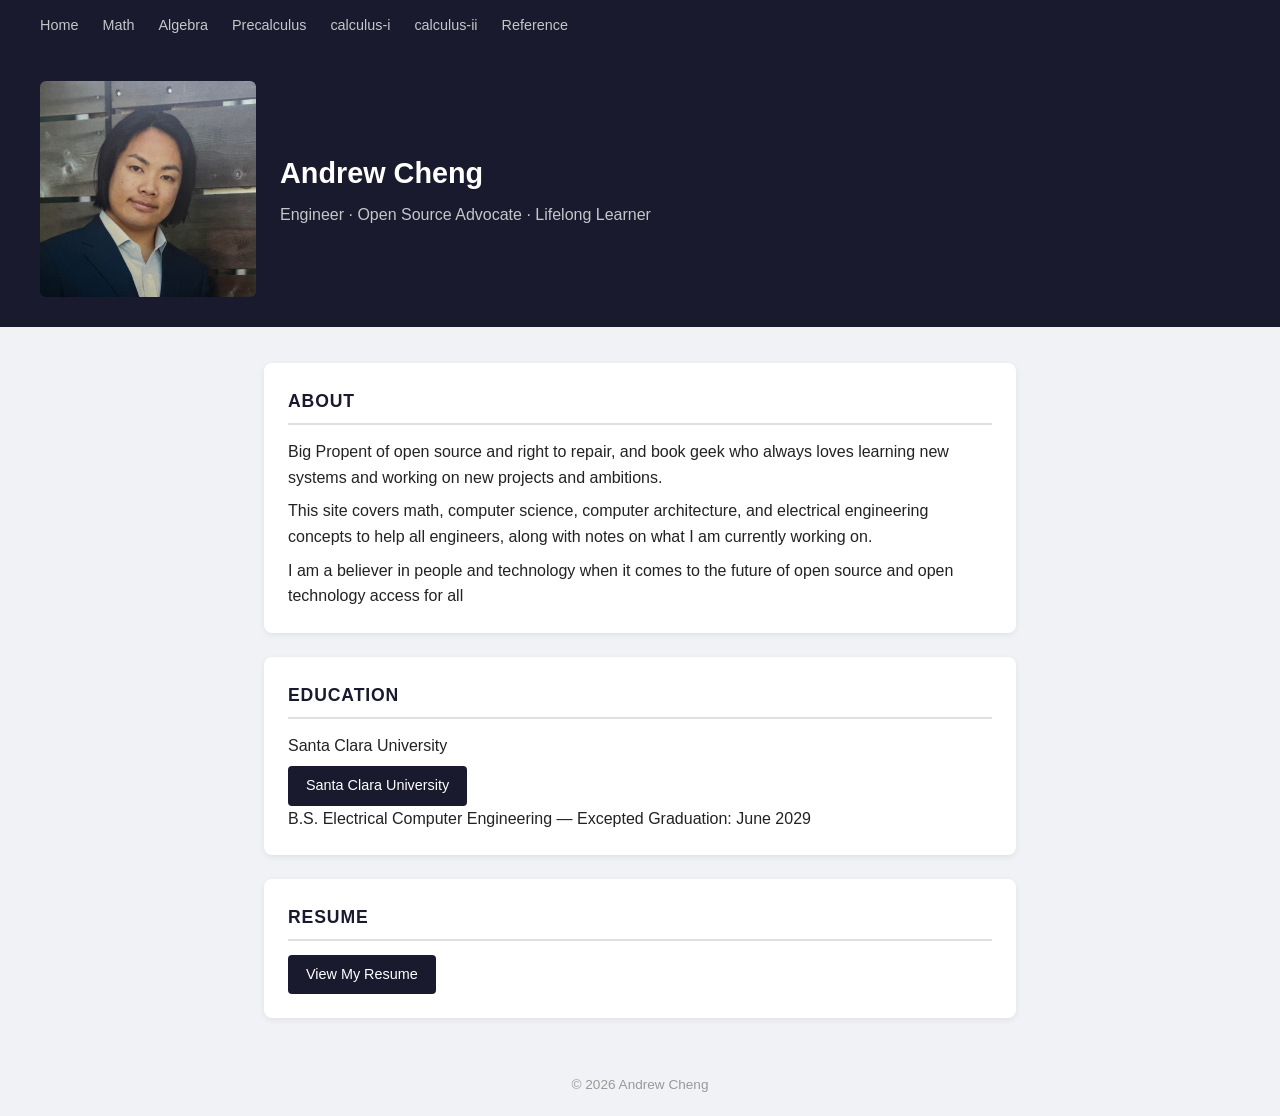
==== index.html @ 8b655213 "update" ====
<!DOCTYPE html>
<html lang="en-US">

<head>
    <meta charset="utf-8"/>
    <meta name="viewport" content="width=device-width"/>
    <title>Andrew Cheng Professional and Academic Reference Page</title>
    <link rel="stylesheet" href="style.css">
</head>

<body>

    <nav class="nav">
        <a href="index.html">Home</a>
        <a href="math.html">Math</a>
        <a href="algebra.html">Algebra</a>
        <a href="precalculus.html">Precalculus</a>
        <a href="calculus-i.html">calculus-i</i></a>
        <a href="calculus-ii.html">calculus-ii</a>
        <a href="reference.html">Reference</a>
    </nav>

    <header>
        <img src="unnamed (1).jpg" alt="Andrew Cheng" class="profile-pic">
        <div class="header-text">
            <h1>Andrew Cheng</h1>
            <p class="tagline">Engineer · Open Source Advocate · Lifelong Learner</p>
        </div>
    </header>

    <main>

        <section>
            <h2>About</h2>
            <p>Big Propent of open source and right to repair, and book geek who always loves learning new systems and working on new projects and ambitions.</p>
            <p>This site covers math, computer science, computer architecture, and electrical engineering concepts to help all engineers, along with notes on what I am currently working on.</p>
            <p>I am a believer in people and technology when it comes to the future of open source and open technology access for all </p>
        </section>

        <section>
            <h2>Education</h2>
            <p>Santa Clara University</p>
            <a href="https://www.scu.edu/engineering/academic-programs/department-of-electrical-engineering/" target ="_blank">Santa Clara University</a> 
            <p> B.S. Electrical Computer Engineering &mdash; Excepted Graduation: June 2029</p>
        </section>

        <section>
            <h2>Resume</h2>
            <a href="Andrew_Cheng_Resume.pdf" target="_blank">View My Resume</a>
        </section>

    </main>

    <footer>
        <p>&copy; 2026 Andrew Cheng</p>
    </footer>

</body>
</html>
---- style.css ----
* {
    margin: 0;
    padding: 0;
    box-sizing: border-box;
}

body {
    font-family: 'Segoe UI', Tahoma, Geneva, Verdana, sans-serif;
    background-color: #f0f2f5;
    color: #333;
    line-height: 1.6;
    font-size: 16px;
}

/* HEADER — dark banner with photo + name side by side */
header {
    background-color: #1a1a2e;
    color: white;
    padding: 30px 40px;
    display: flex;
    align-items: center;
    gap: 24px;
}

.profile-pic {
    width: 216px;
    height: 216px;
    object-fit: cover;
    object-position: top;
    border-radius: 6px;
    flex-shrink: 0;
}

.header-text h1 {
    font-size: 1.8rem;
    font-weight: 700;
    margin-bottom: 6px;
}

.header-text .tagline {
    font-size: 1rem;
    opacity: 0.75;
    font-weight: 400;
}

/* MAIN — centered content column */
main {
    max-width: 800px;
    margin: 36px auto;
    padding: 0 24px;
}

/* SECTIONS — white cards */
section {
    background: white;
    border-radius: 8px;
    padding: 24px;
    margin-bottom: 24px;
    box-shadow: 0 2px 6px rgba(0, 0, 0, 0.07);
}

section h2 {
    font-size: 1.1rem;
    font-weight: 600;
    color: #1a1a2e;
    text-transform: uppercase;
    letter-spacing: 0.05em;
    border-bottom: 2px solid #e0e0e0;
    padding-bottom: 8px;
    margin-bottom: 14px;
}

section p {
    font-size: 1rem;
    font-weight: 500;
    color: #222;
    margin-bottom: 8px;
}

section p:last-child {
    margin-bottom: 0;
}

section a {
    display: inline-block;
    padding: 8px 18px;
    background-color: #1a1a2e;
    color: white;
    text-decoration: none;
    border-radius: 4px;
    font-size: 0.9rem;
}

section a:hover {
    background-color: #2e2e5e;
}

/* NAV */
.nav {
    background-color: #1a1a2e;
    padding: 14px 40px;
    display: flex;
    gap: 24px;
}

.nav a {
    color: white;
    text-decoration: none;
    font-size: 0.9rem;
    opacity: 0.75;
}

.nav a:hover {
    opacity: 1;
}

/* PAGE HERO */
.page-hero {
    background-color: #1a1a2e;
    color: white;
    padding: 48px 40px 36px;
}

.page-hero h1 {
    font-size: 2rem;
    font-weight: 700;
    margin-bottom: 8px;
}

.page-hero p {
    font-size: 1rem;
    opacity: 0.7;
    font-weight: 400;
}

/* TOPIC GRID */
.topic-grid {
    display: grid;
    grid-template-columns: repeat(auto-fill, minmax(220px, 1fr));
    gap: 16px;
    margin-top: 8px;
}

.topic-card {
    background: white;
    border-radius: 10px;
    padding: 20px;
    box-shadow: 0 2px 6px rgba(0,0,0,0.07);
    cursor: pointer;
    transition: box-shadow 0.2s;
}

.topic-card:hover {
    box-shadow: 0 4px 14px rgba(0,0,0,0.12);
}

.topic-card summary {
    list-style: none;
    cursor: pointer;
}

.topic-card summary::-webkit-details-marker {
    display: none;
}

.topic-card h3 {
    font-size: 1rem;
    font-weight: 600;
    color: #1a1a2e;
    margin-bottom: 6px;
}

.topic-card p {
    font-size: 0.85rem;
    color: #777;
    margin: 0;
}

.topic-details {
    margin-top: 10px;
    padding-top: 10px;
    border-top: 1px solid #eee;
}

.topic-details p {
    color: #555;
}

/* FOOTER */
footer {
    text-align: center;
    padding: 20px;
    font-size: 0.85rem;
    color: #999;
}
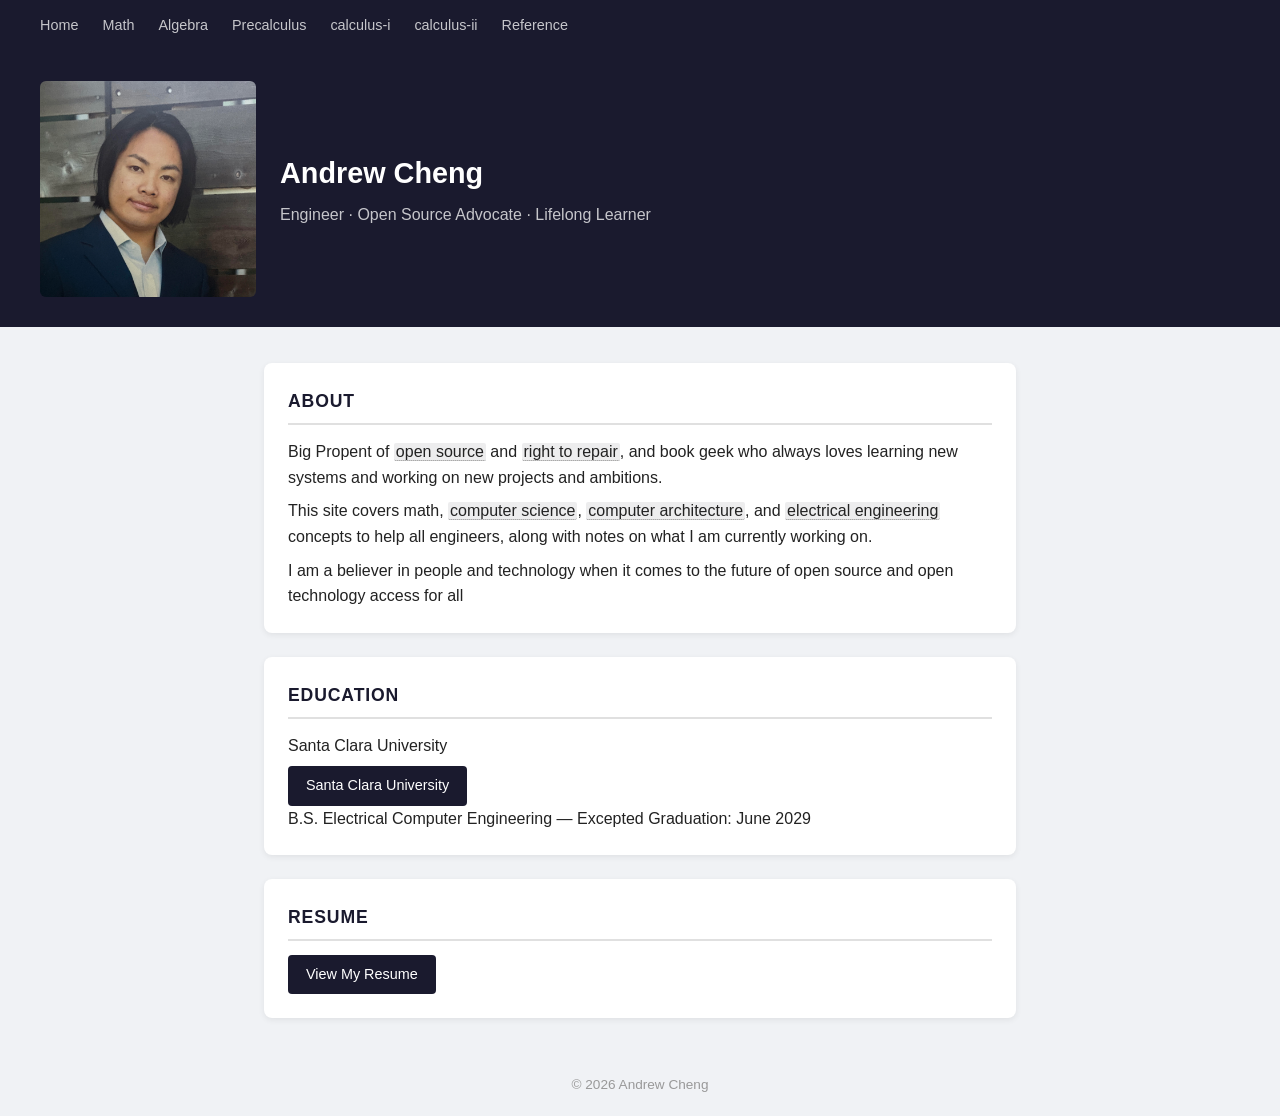
==== commit 56332e62: "updates to formatting" ====
--- a/index.html
+++ b/index.html
@@ -32,8 +32,8 @@
 
         <section>
             <h2>About</h2>
-            <p>Big Propent of open source and right to repair, and book geek who always loves learning new systems and working on new projects and ambitions.</p>
-            <p>This site covers math, computer science, computer architecture, and electrical engineering concepts to help all engineers, along with notes on what I am currently working on.</p>
+            <p>Big Propent of <a href="https://en.wikipedia.org/wiki/Open_source" class="term-link">open source</a> and <a href="https://en.wikipedia.org/wiki/Right_to_repair" class="term-link">right to repair</a>, and book geek who always loves learning new systems and working on new projects and ambitions.</p>
+            <p>This site covers math, <a href="https://en.wikipedia.org/wiki/Computer_science" class="term-link">computer science</a>, <a href="https://en.wikipedia.org/wiki/Computer_architecture" class="term-link">computer architecture</a>, and <a href="https://en.wikipedia.org/wiki/Electrical_engineering" class="term-link">electrical engineering</a> concepts to help all engineers, along with notes on what I am currently working on.</p>
             <p>I am a believer in people and technology when it comes to the future of open source and open technology access for all </p>
         </section>
 
--- a/style.css
+++ b/style.css
@@ -95,6 +95,20 @@
     background-color: #2e2e5e;
 }
 
+section a.term-link {
+    display: inline;
+    padding: 0 2px;
+    background-color: rgba(26, 26, 46, 0.08);
+    color: inherit;
+    border-radius: 2px;
+    font-size: inherit;
+    border-bottom: 1px dotted #888;
+}
+
+section a.term-link:hover {
+    background-color: rgba(26, 26, 46, 0.15);
+}
+
 /* NAV */
 .nav {
     background-color: #1a1a2e;
@@ -186,6 +200,18 @@
     color: #555;
 }
 
+/* GATE IMAGES */
+.gate-image {
+    display: block;
+    max-width: 250px;
+    height: auto;
+    margin: 8px 0;
+    background: #fff;
+    padding: 8px;
+    border: 1px solid #e0e0e0;
+    border-radius: 4px;
+}
+
 /* FOOTER */
 footer {
     text-align: center;
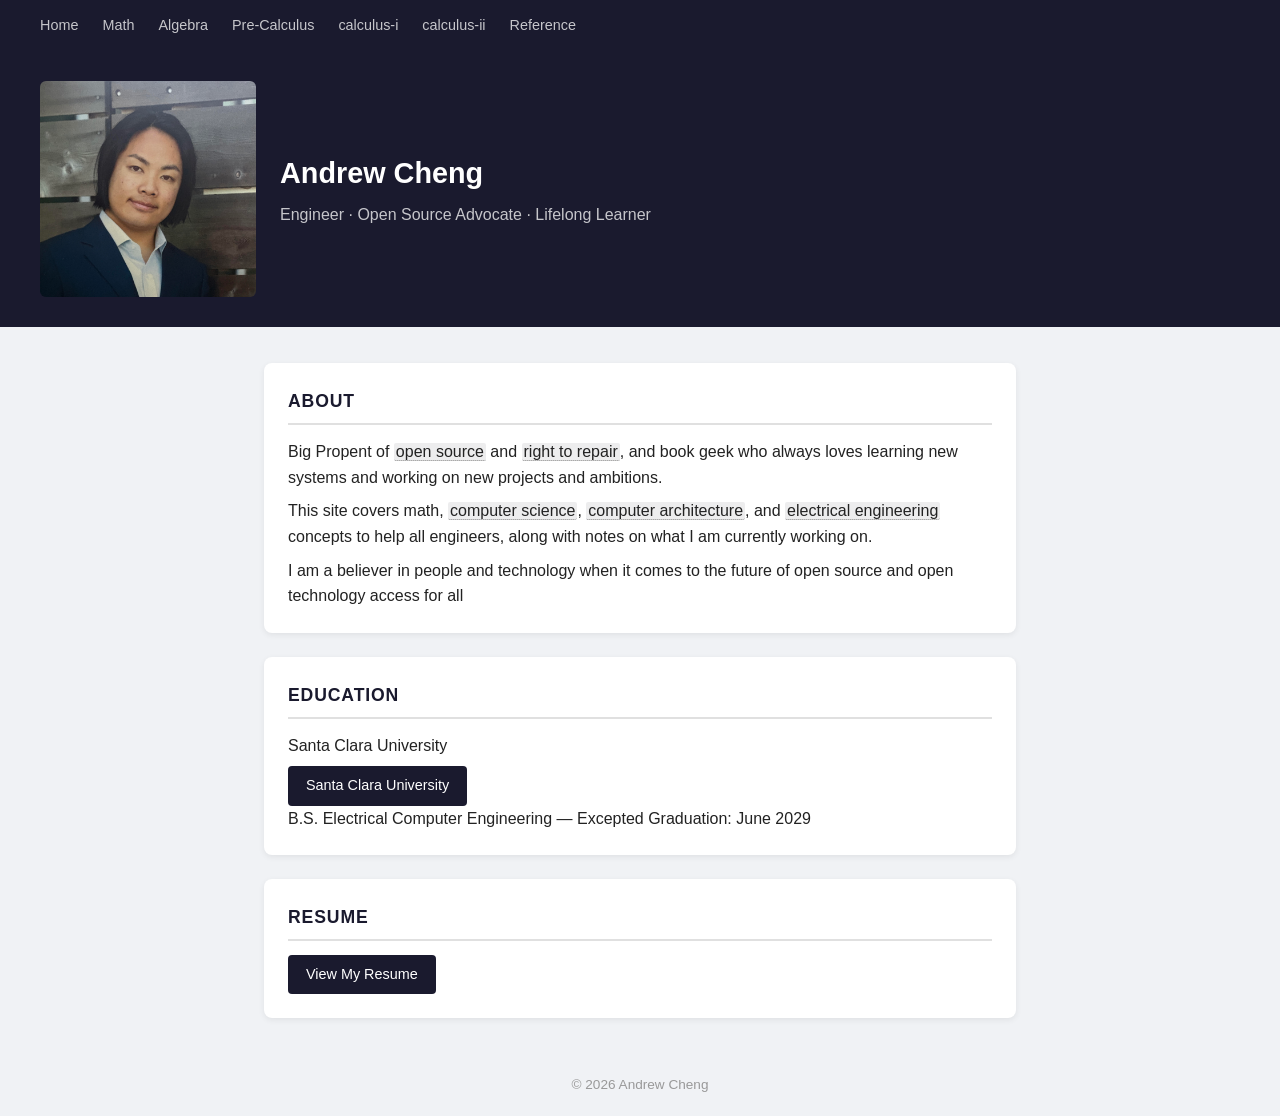
==== commit 98c0acd2: "Update index.html" ====
--- a/index.html
+++ b/index.html
@@ -14,7 +14,7 @@
         <a href="index.html">Home</a>
         <a href="math.html">Math</a>
         <a href="algebra.html">Algebra</a>
-        <a href="precalculus.html">Precalculus</a>
+        <a href="precalculus.html">Pre-Calculus</a>
         <a href="calculus-i.html">calculus-i</i></a>
         <a href="calculus-ii.html">calculus-ii</a>
         <a href="reference.html">Reference</a>
--- a/style.css
+++ b/style.css
@@ -92,6 +92,21 @@
 }
 
 section a:hover {
+    background-color: #2e2e5e;
+}
+
+.back-link {
+    display: inline-block;
+    padding: 8px 18px;
+    background-color: #1a1a2e;
+    color: white;
+    text-decoration: none;
+    border-radius: 4px;
+    font-size: 0.9rem;
+    margin-top: 8px;
+}
+
+.back-link:hover {
     background-color: #2e2e5e;
 }
 
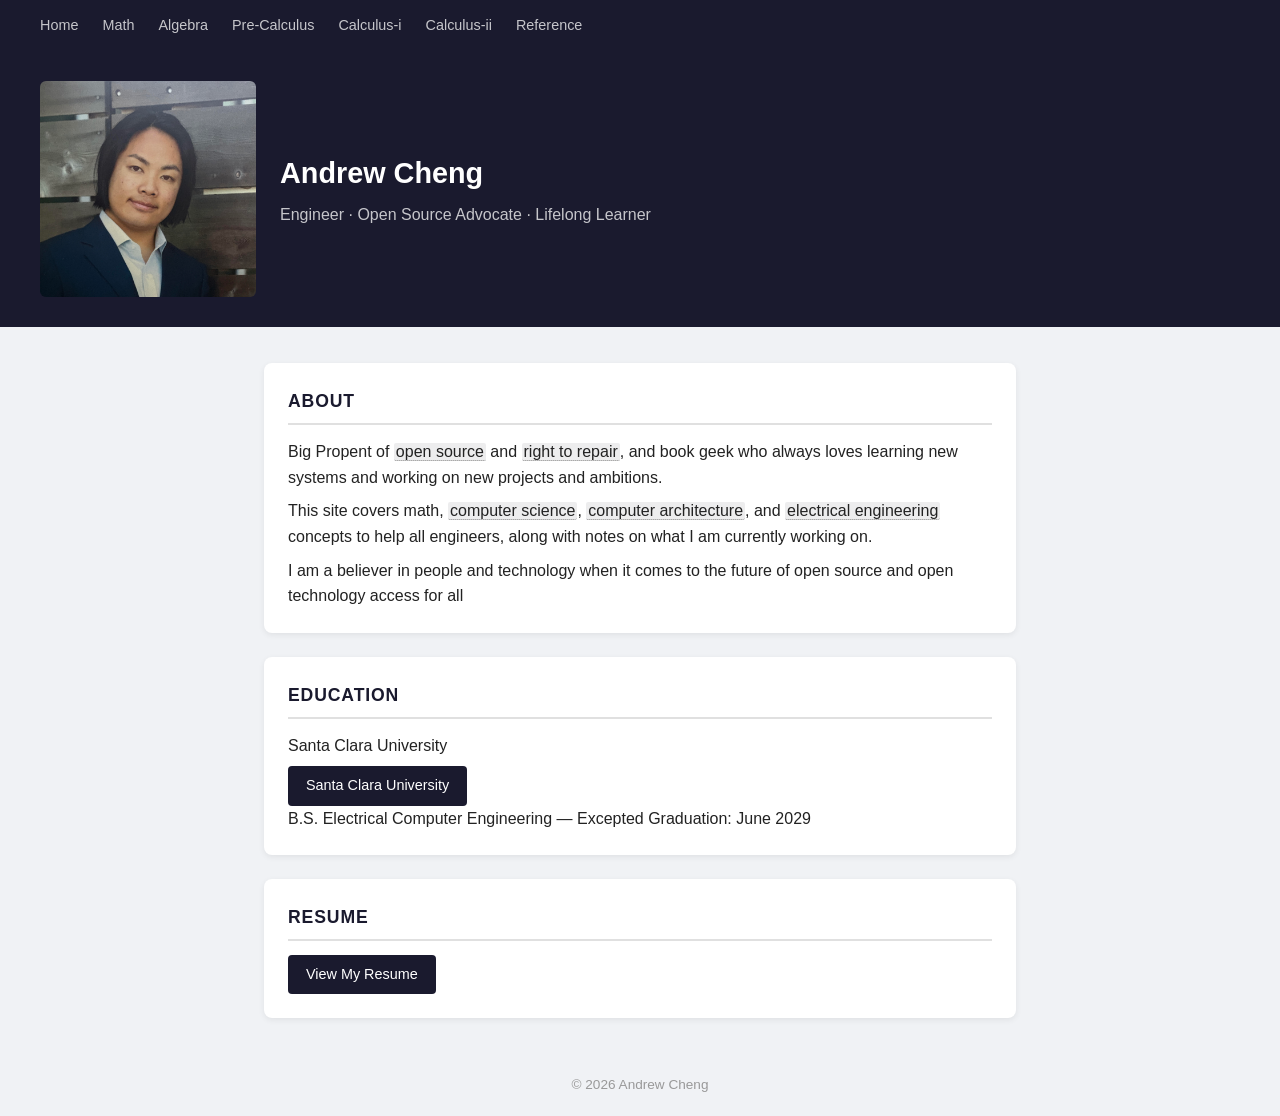
==== commit 47a55b4b: "formatting and still need to update the unit circle" ====
--- a/index.html
+++ b/index.html
@@ -15,8 +15,8 @@
         <a href="math.html">Math</a>
         <a href="algebra.html">Algebra</a>
         <a href="precalculus.html">Pre-Calculus</a>
-        <a href="calculus-i.html">calculus-i</i></a>
-        <a href="calculus-ii.html">calculus-ii</a>
+        <a href="calculus-i.html">Calculus-i</i></a>
+        <a href="calculus-ii.html">Calculus-ii</a>
         <a href="reference.html">Reference</a>
     </nav>
 
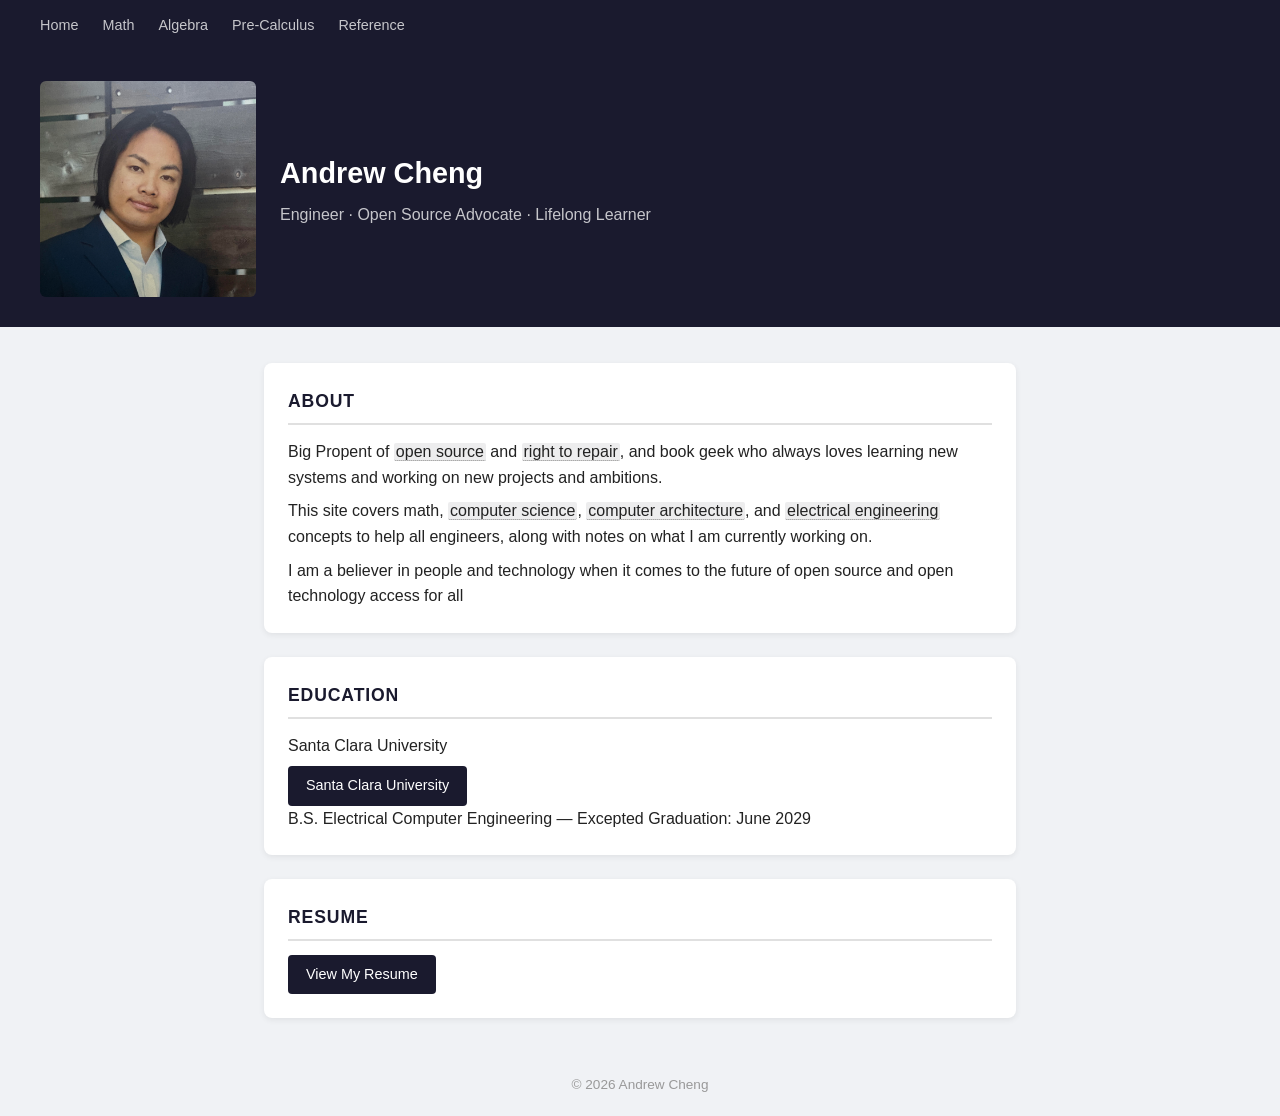
==== commit 700d72c7: "updating features" ====
--- a/index.html
+++ b/index.html
@@ -15,8 +15,6 @@
         <a href="math.html">Math</a>
         <a href="algebra.html">Algebra</a>
         <a href="precalculus.html">Pre-Calculus</a>
-        <a href="calculus-i.html">Calculus-i</i></a>
-        <a href="calculus-ii.html">Calculus-ii</a>
         <a href="reference.html">Reference</a>
     </nav>
 
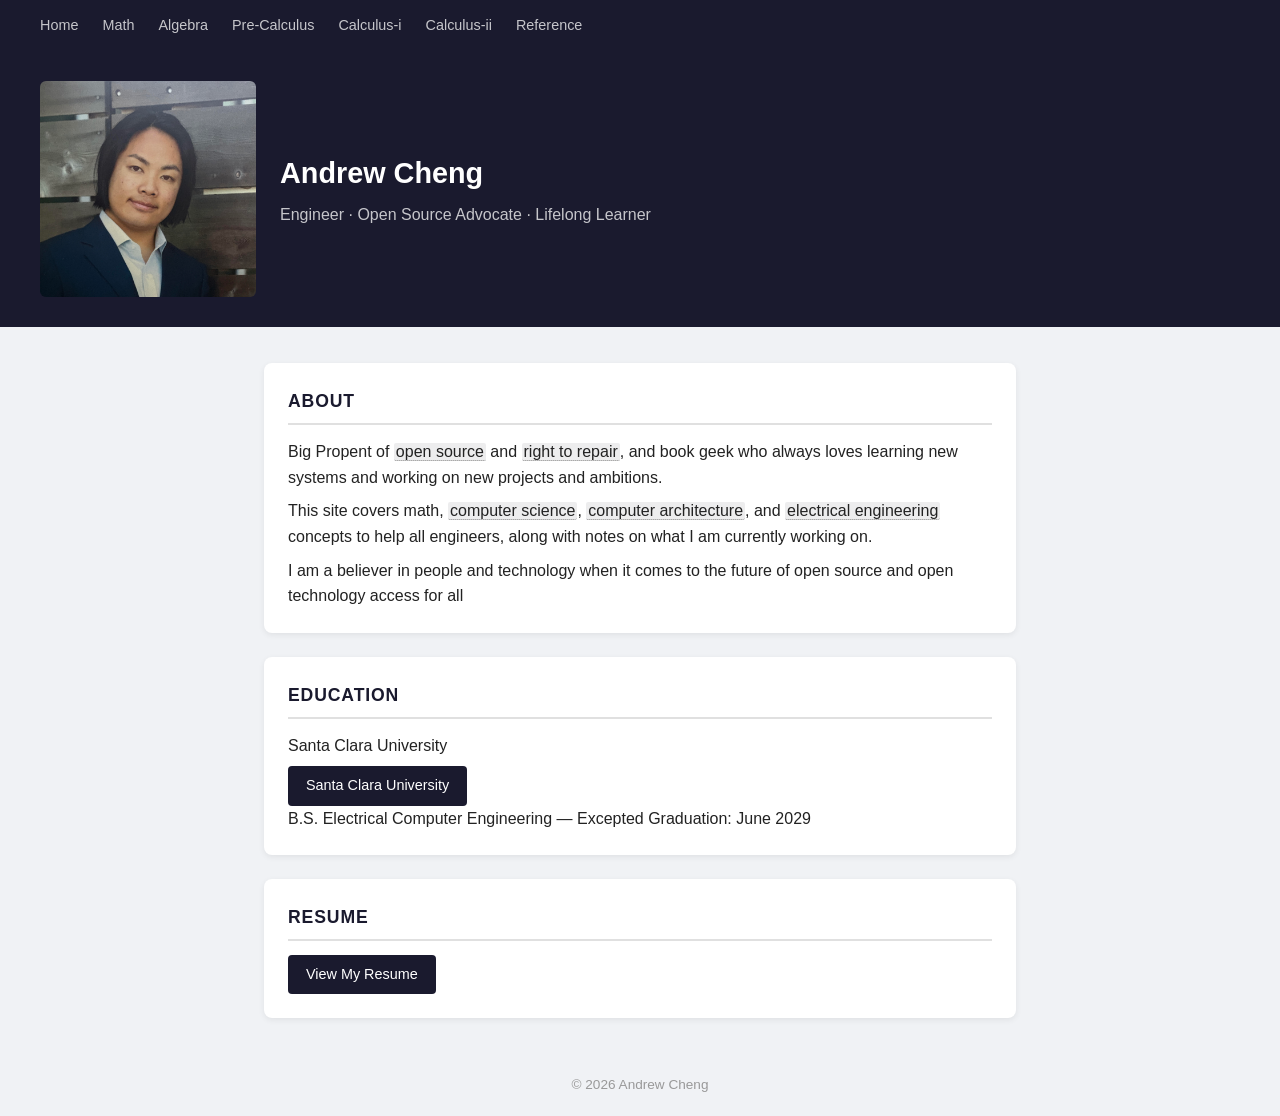
==== commit 4628d11d: "Restore Calculus II page and add Calculus I/II nav links site-wide calculus-ii.html was previously d" ====
--- a/index.html
+++ b/index.html
@@ -15,6 +15,8 @@
         <a href="math.html">Math</a>
         <a href="algebra.html">Algebra</a>
         <a href="precalculus.html">Pre-Calculus</a>
+        <a href="calculus-i.html">Calculus-i</a>
+        <a href="calculus-ii.html">Calculus-ii</a>
         <a href="reference.html">Reference</a>
     </nav>
 
--- a/style.css
+++ b/style.css
@@ -227,6 +227,10 @@
     border-radius: 4px;
 }
 
+.unit-circle-image {
+    max-width: 450px;
+}
+
 /* FOOTER */
 footer {
     text-align: center;
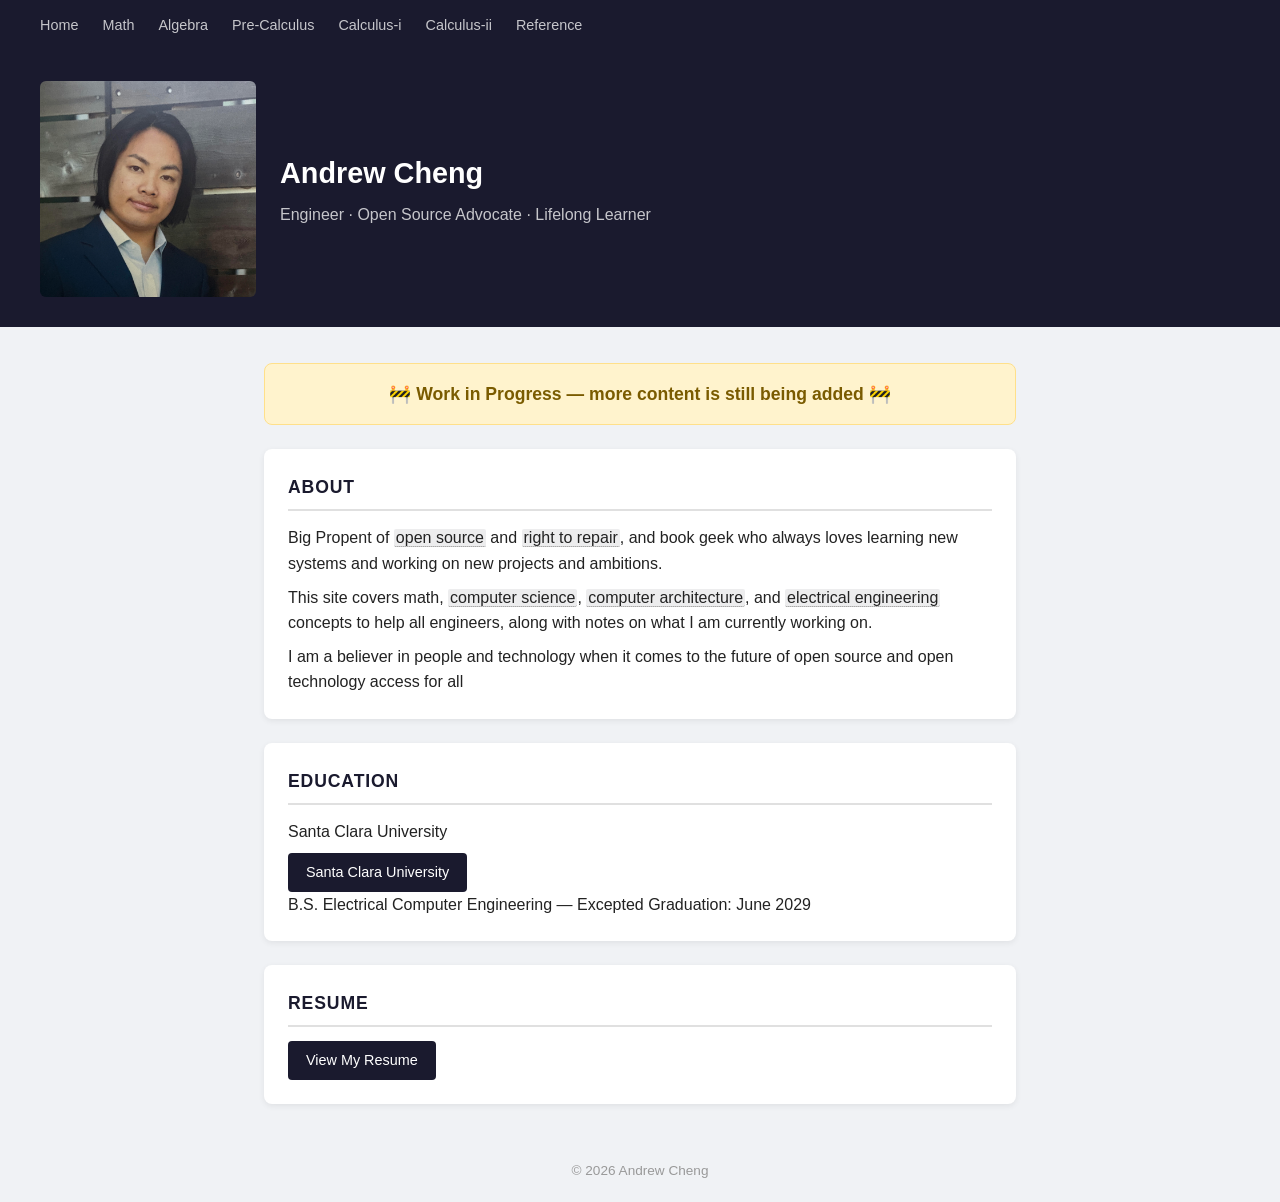
==== commit 53e19838: "updates to the site soon to be published in next week" ====
--- a/index.html
+++ b/index.html
@@ -30,6 +30,8 @@
 
     <main>
 
+        <div class="wip-banner">🚧 Work in Progress — more content is still being added 🚧</div>
+
         <section>
             <h2>About</h2>
             <p>Big Propent of <a href="https://en.wikipedia.org/wiki/Open_source" class="term-link">open source</a> and <a href="https://en.wikipedia.org/wiki/Right_to_repair" class="term-link">right to repair</a>, and book geek who always loves learning new systems and working on new projects and ambitions.</p>
--- a/style.css
+++ b/style.css
@@ -231,6 +231,19 @@
     max-width: 450px;
 }
 
+/* WIP BANNER */
+.wip-banner {
+    background-color: #fff3cd;
+    color: #7a5b00;
+    border: 1px solid #ffe08a;
+    border-radius: 8px;
+    padding: 16px 24px;
+    margin-bottom: 24px;
+    text-align: center;
+    font-size: 1.1rem;
+    font-weight: 700;
+}
+
 /* FOOTER */
 footer {
     text-align: center;
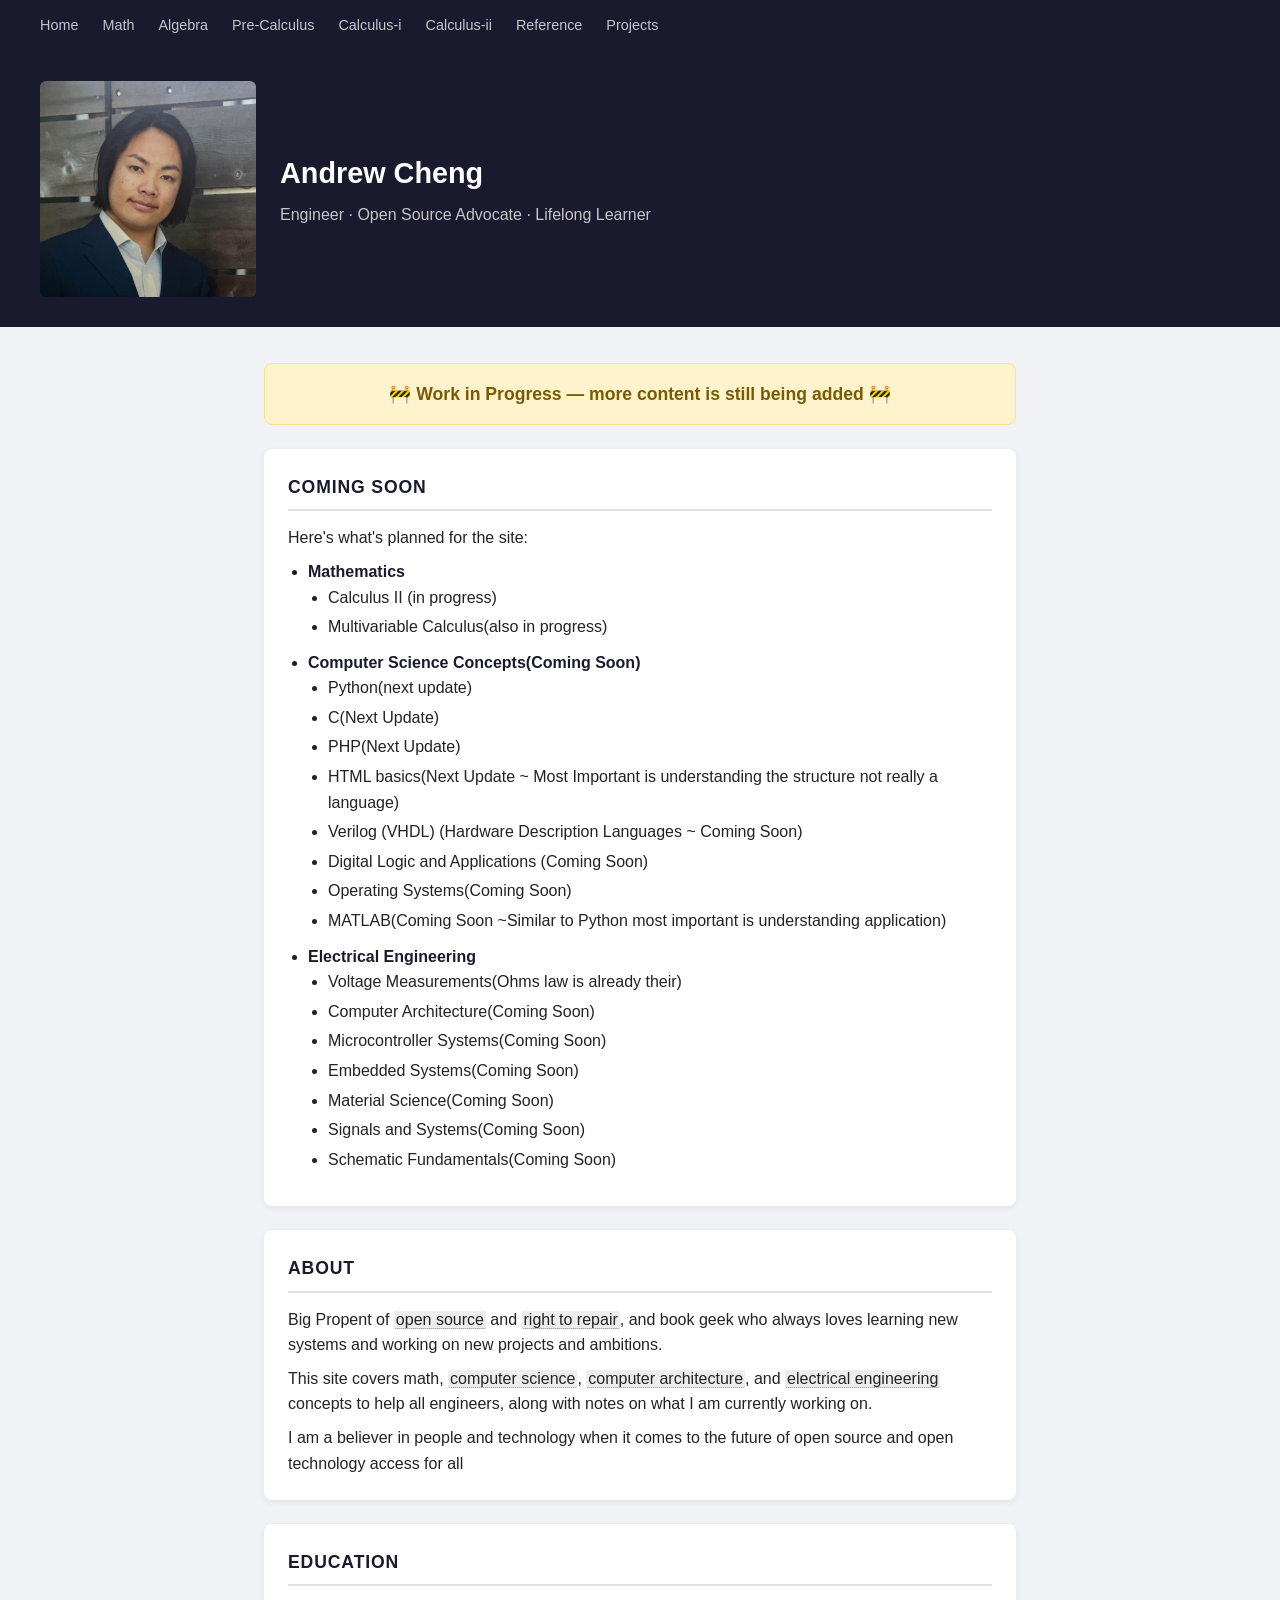
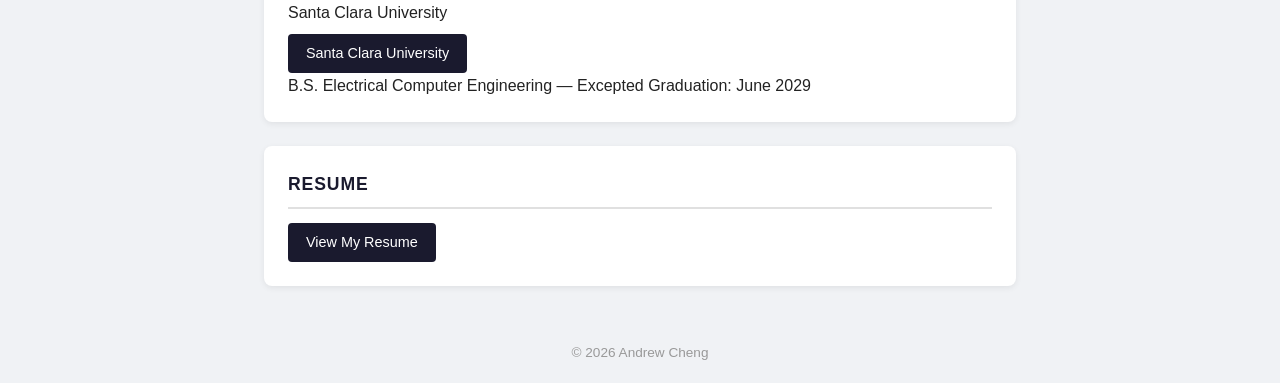
==== commit 490cead6: "pushing documentation for projects" ====
--- a/index.html
+++ b/index.html
@@ -18,6 +18,7 @@
         <a href="calculus-i.html">Calculus-i</a>
         <a href="calculus-ii.html">Calculus-ii</a>
         <a href="reference.html">Reference</a>
+        <a href="Projects.html">Projects</a>
     </nav>
 
     <header>
@@ -31,6 +32,43 @@
     <main>
 
         <div class="wip-banner">🚧 Work in Progress — more content is still being added 🚧</div>
+
+        <section>
+            <h2>Coming Soon</h2>
+            <p>Here's what's planned for the site:</p>
+            <ul class="roadmap-list">
+                <li><strong>Mathematics</strong>
+                    <ul>
+                        <li>Calculus II (in progress)</li>
+                        <li>Multivariable Calculus(also in progress)</li>
+                    </ul>
+                </li>
+                <li><strong>Computer Science Concepts(Coming Soon)</strong>
+                    <ul>
+                        <li>Python(next update)</li>
+                        <li>C(Next Update)</li>
+                        <li>PHP(Next Update)</li>
+                        <li>HTML basics(Next Update ~ Most Important is understanding the structure
+                            not really a language)</li>
+                    <li>Verilog (VHDL) (Hardware Description Languages ~ Coming Soon)</li>
+                        <li>Digital Logic and Applications (Coming Soon)</li>
+                        <li>Operating Systems(Coming Soon)</li>
+                    <li>MATLAB(Coming Soon ~Similar to Python most important is understanding application)</li>
+                    </ul>
+                </li>
+                <li><strong>Electrical Engineering</strong>
+                    <ul>
+                        <li>Voltage Measurements(Ohms law is already their)</li>
+                        <li>Computer Architecture(Coming Soon)</li>
+                        <li>Microcontroller Systems(Coming Soon)</li>
+                        <li>Embedded Systems(Coming Soon)</li>
+                        <li>Material Science(Coming Soon)</li>
+                        <li>Signals and Systems(Coming Soon)</li>
+                        <li>Schematic Fundamentals(Coming Soon)</li>
+                    </ul>
+                </li>
+            </ul>
+        </section>
 
         <section>
             <h2>About</h2>
--- a/style.css
+++ b/style.css
@@ -79,6 +79,28 @@
 
 section p:last-child {
     margin-bottom: 0;
+}
+
+.roadmap-list, .roadmap-list ul {
+    list-style: disc;
+    padding-left: 20px;
+    margin-bottom: 8px;
+}
+
+.roadmap-list {
+    padding-left: 20px;
+}
+
+.roadmap-list > li {
+    margin-bottom: 10px;
+    font-weight: 600;
+    color: #1a1a2e;
+}
+
+.roadmap-list ul li {
+    font-weight: 500;
+    color: #222;
+    margin-bottom: 4px;
 }
 
 section a {
